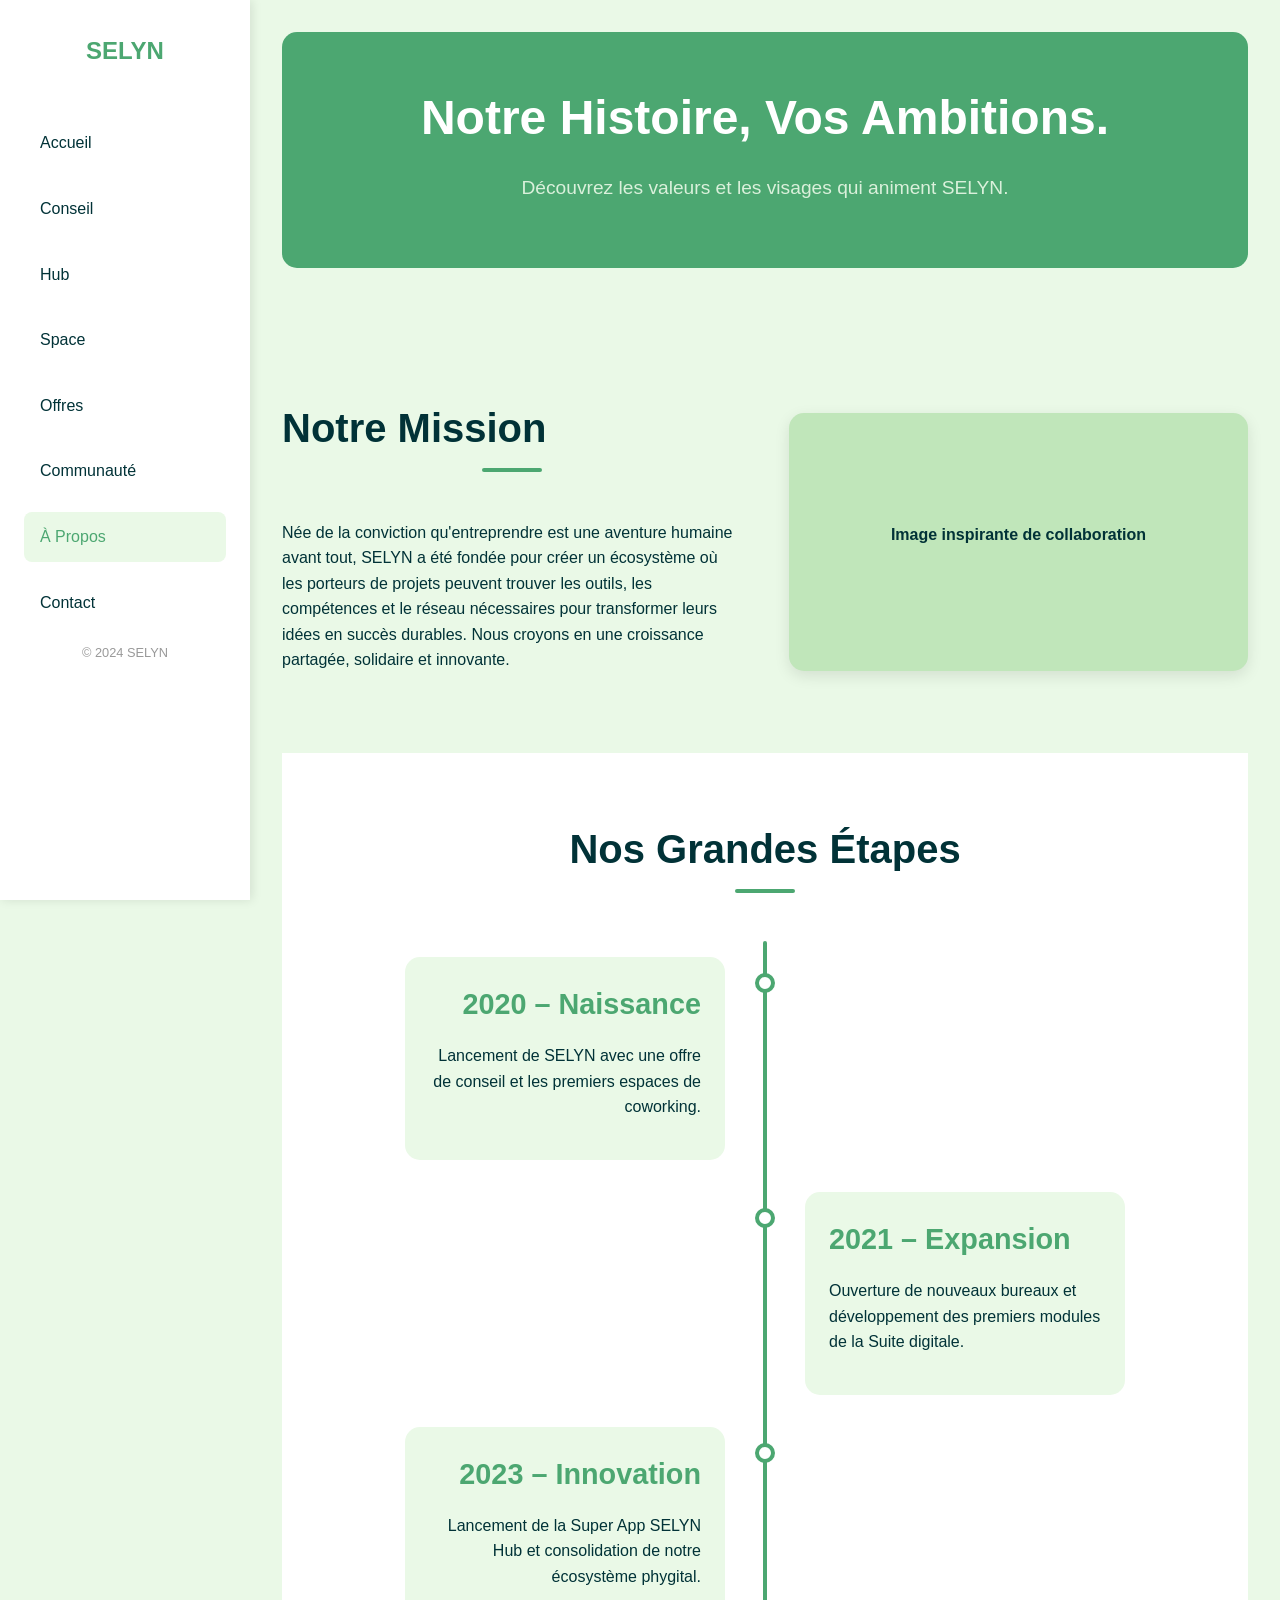
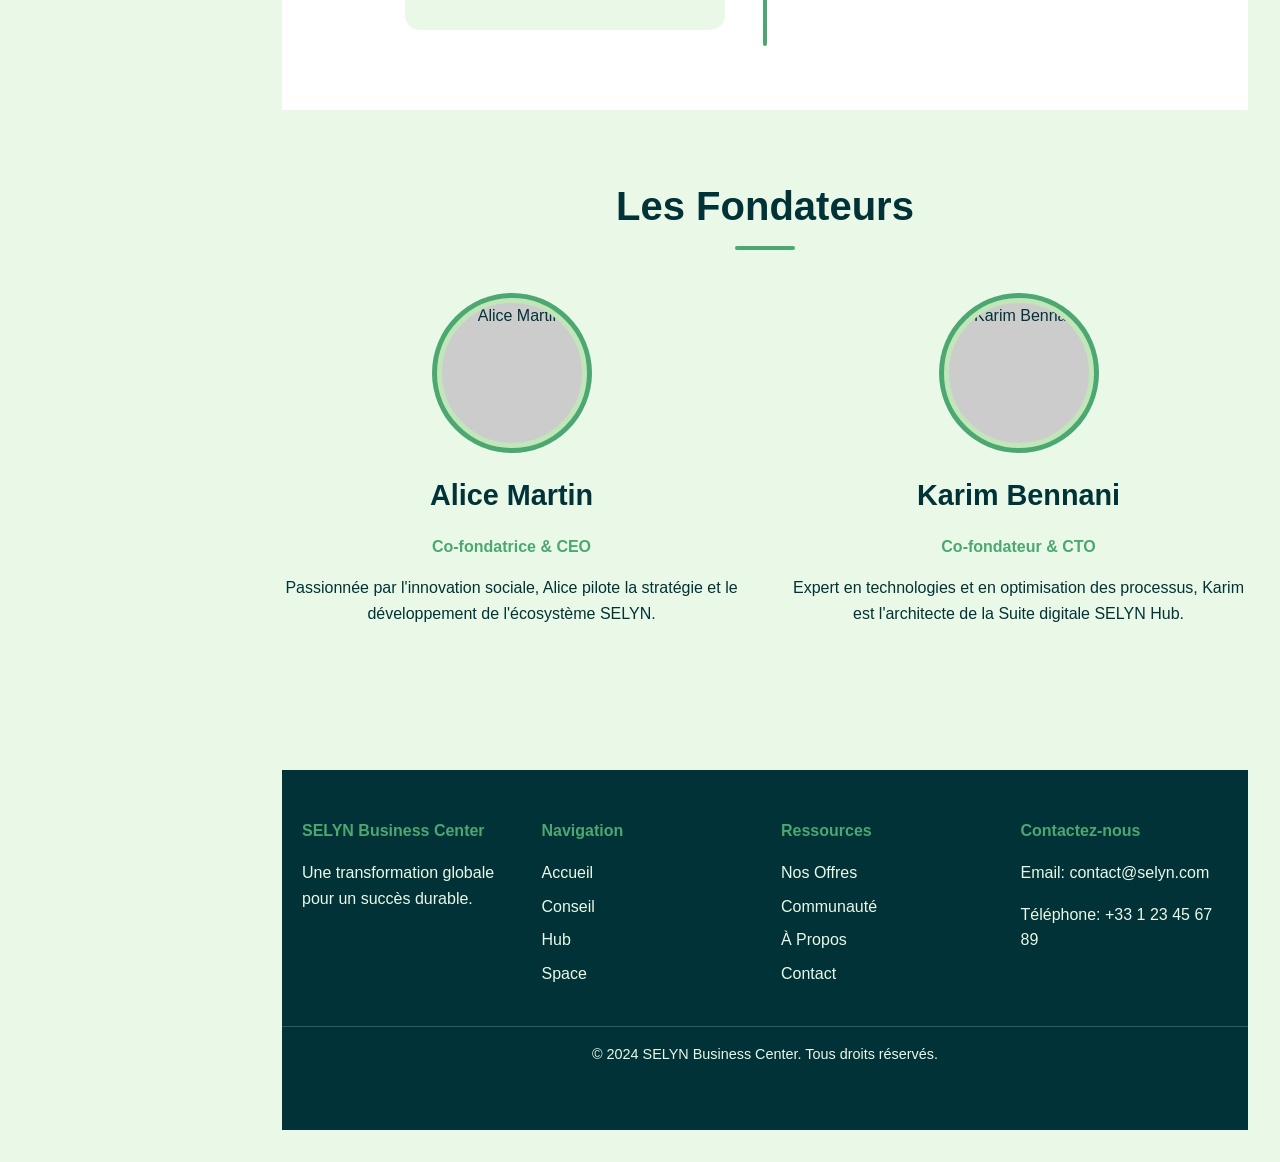
==== a-propos.html @ 0b9156c7 "feat: Create complete SELYN Business Center website This commit includes the complete, 10-page stati" ====
<!DOCTYPE html>
<html lang="fr">
<head>
    <meta charset="UTF-8">
    <meta name="viewport" content="width=device-width, initial-scale=1.0">
    <title>À Propos - SELYN Business Center</title>
    <link rel="stylesheet" href="css/style.css">
</head>
<body>
    <div id="page-wrapper" class="page-wrapper">
        <!-- Sidebar and Menu Toggle -->
        <button class="menu-toggle" id="menu-toggle" aria-label="Ouvrir le menu"><span class="bar"></span><span class="bar"></span><span class="bar"></span></button>
        <aside class="sidebar" id="sidebar">
            <div class="logo"><a href="index.html">SELYN</a></div>
            <nav>
                <ul>
                    <li><a href="index.html">Accueil</a></li>
                    <li><a href="consulting.html">Conseil</a></li>
                    <li><a href="hub.html">Hub</a></li>
                    <li><a href="coworking.html">Space</a></li>
                    <li><a href="offres.html">Offres</a></li>
                    <li><a href="communaute.html">Communauté</a></li>
                    <li><a href="a-propos.html">À Propos</a></li>
                    <li><a href="contact.html">Contact</a></li>
                </ul>
            </nav>
            <div class="sidebar-footer"><p>&copy; 2024 SELYN</p></div>
        </aside>

        <main class="main-content">
            <!-- Page Header -->
            <header class="page-header">
                <div class="container">
                    <h1>Notre Histoire, Vos Ambitions.</h1>
                    <p>Découvrez les valeurs et les visages qui animent SELYN.</p>
                </div>
            </header>

            <!-- Story Section -->
            <section id="story" class="story-section container">
                <div class="story-content">
                    <div class="story-text">
                        <h2 class="section-title" style="text-align: left; margin-left: 0;">Notre Mission</h2>
                        <p>Née de la conviction qu'entreprendre est une aventure humaine avant tout, SELYN a été fondée pour créer un écosystème où les porteurs de projets peuvent trouver les outils, les compétences et le réseau nécessaires pour transformer leurs idées en succès durables. Nous croyons en une croissance partagée, solidaire et innovante.</p>
                    </div>
                    <div class="story-image">
                        <div class="image-placeholder"><p>Image inspirante de collaboration</p></div>
                    </div>
                </div>
            </section>

            <!-- Timeline Section -->
            <section id="timeline" class="timeline-section">
                <div class="container">
                    <h2 class="section-title">Nos Grandes Étapes</h2>
                    <div class="timeline">
                        <div class="timeline-item">
                            <div class="timeline-dot"></div>
                            <div class="timeline-content">
                                <h3>2020 – Naissance</h3>
                                <p>Lancement de SELYN avec une offre de conseil et les premiers espaces de coworking.</p>
                            </div>
                        </div>
                        <div class="timeline-item">
                            <div class="timeline-dot"></div>
                            <div class="timeline-content">
                                <h3>2021 – Expansion</h3>
                                <p>Ouverture de nouveaux bureaux et développement des premiers modules de la Suite digitale.</p>
                            </div>
                        </div>
                        <div class="timeline-item">
                            <div class="timeline-dot"></div>
                            <div class="timeline-content">
                                <h3>2023 – Innovation</h3>
                                <p>Lancement de la Super App SELYN Hub et consolidation de notre écosystème phygital.</p>
                            </div>
                        </div>
                    </div>
                </div>
            </section>

            <!-- Founders Section -->
            <section id="founders" class="founders-section container">
                <h2 class="section-title">Les Fondateurs</h2>
                <div class="founders-grid">
                    <div class="founder-card">
                        <img src="assets/team-member-1.jpg" alt="Alice Martin" class="founder-photo" style="background-color: #ccc;" loading="lazy">
                        <h3>Alice Martin</h3>
                        <p class="founder-title">Co-fondatrice & CEO</p>
                        <p>Passionnée par l'innovation sociale, Alice pilote la stratégie et le développement de l'écosystème SELYN.</p>
                    </div>
                    <div class="founder-card">
                        <img src="assets/team-member-2.jpg" alt="Karim Bennani" class="founder-photo" style="background-color: #ccc;" loading="lazy">
                        <h3>Karim Bennani</h3>
                        <p class="founder-title">Co-fondateur & CTO</p>
                        <p>Expert en technologies et en optimisation des processus, Karim est l'architecte de la Suite digitale SELYN Hub.</p>
                    </div>
                </div>
            </section>

            <!-- Footer -->
            <footer class="site-footer">
                <div class="footer-container">
                    <div class="footer-column">
                        <h4>SELYN Business Center</h4>
                        <p>Une transformation globale pour un succès durable.</p>
                    </div>
                    <div class="footer-column">
                        <h4>Navigation</h4>
                        <ul>
                            <li><a href="index.html">Accueil</a></li>
                            <li><a href="consulting.html">Conseil</a></li>
                            <li><a href="hub.html">Hub</a></li>
                            <li><a href="coworking.html">Space</a></li>
                        </ul>
                    </div>
                    <div class="footer-column">
                        <h4>Ressources</h4>
                        <ul>
                            <li><a href="offres.html">Nos Offres</a></li>
                            <li><a href="communaute.html">Communauté</a></li>
                            <li><a href="a-propos.html">À Propos</a></li>
                            <li><a href="contact.html">Contact</a></li>
                        </ul>
                    </div>
                    <div class="footer-column">
                        <h4>Contactez-nous</h4>
                        <p>Email: contact@selyn.com</p>
                        <p>Téléphone: +33 1 23 45 67 89</p>
                    </div>
                </div>
                <div class="footer-bottom">
                    <p>&copy; 2024 SELYN Business Center. Tous droits réservés.</p>
                </div>
            </footer>
        </main>
    </div>
    <script src="js/main.js"></script>
</body>
</html>
---- css/style.css ----
/* === GLOBAL STYLES === */

/* --- Color Palette --- */
:root {
    --bg-light: #EAF9E7;
    --bg-soft-secondary: #C0E6BA;
    --primary-green: #4CA771;
    --dark-accent: #013237;
    --white: #ffffff;
    --shadow: rgba(0, 0, 0, 0.1);
}

/* --- Base & Typography --- */
* {
    margin: 0;
    padding: 0;
    box-sizing: border-box;
}

body {
    font-family: 'Helvetica Neue', Arial, sans-serif;
    background-color: var(--bg-light);
    color: var(--dark-accent);
    line-height: 1.6;
}

h1, h2, h3, h4, h5, h6 {
    font-weight: 700;
    margin-bottom: 1rem;
    color: var(--dark-accent);
}

h1 { font-size: 2.8rem; }
h2 { font-size: 2.2rem; }
h3 { font-size: 1.8rem; }

p {
    margin-bottom: 1rem;
}

a {
    color: var(--primary-green);
    text-decoration: none;
    transition: color 0.3s ease;
}

a:hover {
    color: var(--dark-accent);
}

img {
    max-width: 100%;
    height: auto;
    display: block;
}

.container {
    max-width: 1200px;
    margin: 0 auto;
    padding: 0 20px;
}

/* --- Buttons --- */
.btn {
    display: inline-block;
    padding: 12px 24px;
    border-radius: 50px;
    background-color: var(--primary-green);
    color: var(--white);
    font-weight: 600;
    text-align: center;
    border: 2px solid transparent;
    cursor: pointer;
    transition: all 0.3s ease;
}

.btn:hover {
    background-color: var(--dark-accent);
    color: var(--white);
}

.btn-secondary {
    background-color: transparent;
    color: var(--primary-green);
    border-color: var(--primary-green);
}

.btn-secondary:hover {
    background-color: var(--primary-green);
    color: var(--white);
}

/* --- General Layout --- */
.page-wrapper {
    display: flex;
    min-height: 100vh;
    position: relative;
    overflow-x: hidden;
}

/* === Sidebar Navigation === */
.sidebar {
    width: 250px;
    background-color: var(--white);
    padding: 2rem 1.5rem;
    box-shadow: 2px 0 10px var(--shadow);
    display: flex;
    flex-direction: column;
    position: fixed;
    height: 100%;
    left: 0;
    top: 0;
    z-index: 1000;
    transform: translateX(0);
    transition: transform 0.3s ease-in-out;
}

.sidebar .logo {
    text-align: center;
    margin-bottom: 3rem;
    font-size: 1.5rem;
    font-weight: bold;
    color: var(--primary-green);
}

.sidebar .logo a {
    color: inherit;
}

.sidebar nav ul {
    list-style: none;
    padding: 0;
    margin: 0;
    flex-grow: 1;
}

.sidebar nav li {
    margin-bottom: 1rem;
}

.sidebar nav a {
    display: block;
    padding: 0.75rem 1rem;
    border-radius: 8px;
    font-weight: 500;
    color: var(--dark-accent);
}

.sidebar nav a:hover,
.sidebar nav a.active {
    background-color: var(--bg-light);
    color: var(--primary-green);
}

.sidebar .sidebar-footer {
    font-size: 0.8rem;
    text-align: center;
    color: #999;
}


/* === Main Content === */
.main-content {
    flex-grow: 1;
    margin-left: 250px; /* Same as sidebar width */
    padding: 2rem;
    transition: margin-left 0.3s ease-in-out;
}

/* === Footer === */
.site-footer {
    background-color: var(--dark-accent);
    color: var(--bg-light);
    padding: 3rem 0;
    margin-top: 4rem;
}

.site-footer .footer-container {
    display: flex;
    justify-content: space-between;
    flex-wrap: wrap;
    gap: 2rem;
    max-width: 1200px;
    margin: 0 auto;
    padding: 0 20px;
}

.site-footer .footer-column {
    flex: 1;
    min-width: 200px;
}

.site-footer h4 {
    color: var(--primary-green);
    margin-bottom: 1rem;
}

.site-footer ul {
    list-style: none;
}

.site-footer li {
    margin-bottom: 0.5rem;
}

.site-footer a {
    color: var(--bg-light);
}

.site-footer a:hover {
    color: var(--bg-soft-secondary);
}

.footer-bottom {
    text-align: center;
    margin-top: 2rem;
    padding-top: 1rem;
    border-top: 1px solid #335b5f; /* A slightly lighter shade of dark-accent */
    font-size: 0.9rem;
}


/* === Responsive (Mobile) & Hamburger Menu === */
.menu-toggle {
    display: none; /* Hidden on desktop */
    position: fixed;
    top: 15px;
    left: 15px;
    z-index: 1001;
    background: var(--white);
    border: none;
    padding: 10px;
    cursor: pointer;
    border-radius: 5px;
    box-shadow: 0 2px 5px var(--shadow);
}

.menu-toggle .bar {
    display: block;
    width: 25px;
    height: 3px;
    background-color: var(--dark-accent);
    margin: 5px auto;
    transition: all 0.3s ease-in-out;
}

@media (max-width: 992px) {
    .sidebar {
        transform: translateX(-100%);
    }

    .sidebar.is-open {
        transform: translateX(0);
    }

    .main-content {
        margin-left: 0;
        padding: 1rem;
        padding-top: 70px; /* Space for menu toggle */
    }

    .menu-toggle {
        display: block;
    }

    .page-wrapper.menu-open .main-content {
        /* Optional: Add an overlay or prevent interaction with main content when menu is open */
        filter: blur(2px);
        pointer-events: none;
    }
}

/* === HOME PAGE SECTIONS === */

/* --- General Section Styling --- */
.section-title {
    text-align: center;
    font-size: 2.5rem;
    margin-bottom: 3rem;
    position: relative;
    color: var(--dark-accent);
}

.section-title::after {
    content: '';
    display: block;
    width: 60px;
    height: 4px;
    background-color: var(--primary-green);
    margin: 0.5rem auto 0;
    border-radius: 2px;
}

/* --- Hero Section --- */
.hero-section {
    position: relative;
    height: 60vh;
    min-height: 400px;
    display: flex;
    align-items: center;
    justify-content: center;
    text-align: center;
    color: var(--white);
    overflow: hidden;
    margin-bottom: 3rem;
}

.hero-canvas {
    position: absolute;
    top: 0;
    left: 0;
    width: 100%;
    height: 100%;
    z-index: 1;
    background-color: var(--dark-accent); /* Fallback bg */
}

.hero-content {
    position: relative;
    z-index: 2;
    padding: 2rem;
    background: rgba(1, 50, 55, 0.4); /* Dark accent with transparency */
    backdrop-filter: blur(5px);
    border-radius: 15px;
}

.hero-headline {
    font-size: 3.5rem;
    font-weight: 700;
    margin-bottom: 1rem;
    color: var(--white);
}

.hero-subtitle {
    font-size: 1.4rem;
    margin-bottom: 2rem;
    color: var(--bg-light);
    max-width: 600px;
}

/* --- Pillars Section --- */
.pillars-section {
    padding-top: 4rem;
    padding-bottom: 4rem;
}

.pillars-carousel {
    display: grid;
    grid-template-columns: repeat(auto-fit, minmax(300px, 1fr));
    gap: 2rem;
}

.pillar-card {
    background: var(--white);
    padding: 2rem;
    border-radius: 15px;
    text-align: center;
    box-shadow: 0 5px 15px var(--shadow);
    transition: transform 0.3s ease, box-shadow 0.3s ease;
}

.pillar-card:hover {
    transform: translateY(-10px);
    box-shadow: 0 15px 30px rgba(0,0,0,0.15);
}

.pillar-card h3 {
    color: var(--primary-green);
    margin-bottom: 1rem;
    font-size: 1.5rem;
}

/* --- Pricing Section --- */
.pricing-section {
    padding: 4rem 0;
    background-color: var(--white);
}

.pricing-grid {
    display: grid;
    grid-template-columns: repeat(auto-fit, minmax(300px, 1fr));
    gap: 2rem;
    align-items: stretch; /* Make tiers same height */
}

.pricing-tier {
    border: 1px solid var(--bg-soft-secondary);
    border-radius: 15px;
    padding: 2rem;
    text-align: center;
    transition: transform 0.3s ease, box-shadow 0.3s ease;
    display: flex;
    flex-direction: column;
}

.pricing-tier:hover {
    transform: scale(1.02);
    box-shadow: 0 10px 25px var(--shadow);
}

.pricing-tier.popular {
    border-color: var(--primary-green);
    border-width: 2px;
    position: relative;
    transform: scale(1.05);
}

.pricing-tier.popular:hover {
    transform: scale(1.07);
}


.popular-badge {
    position: absolute;
    top: -15px;
    left: 50%;
    transform: translateX(-50%);
    background: var(--primary-green);
    color: var(--white);
    padding: 5px 15px;
    border-radius: 50px;
    font-size: 0.9rem;
    font-weight: bold;
}

.pricing-tier h3 {
    font-size: 1.5rem;
}

.price {
    font-size: 2.5rem;
    font-weight: bold;
    color: var(--primary-green);
    margin: 1rem 0;
}

.price .period {
    font-size: 1rem;
    font-weight: normal;
    color: var(--dark-accent);
}

.pricing-tier ul {
    list-style: none;
    margin: 1.5rem 0;
    text-align: left;
    flex-grow: 1; /* Pushes button to the bottom */
}

.pricing-tier li {
    margin-bottom: 0.75rem;
    padding-left: 1.5rem;
    position: relative;
}

.pricing-tier li::before {
    content: '✓';
    color: var(--primary-green);
    position: absolute;
    left: 0;
    font-weight: bold;
}

/* --- Community Section --- */
.community-section {
    padding: 4rem 0;
}

.community-grid {
    display: grid;
    grid-template-columns: repeat(auto-fit, minmax(350px, 1fr));
    gap: 2rem;
}

.community-card {
    background: var(--white);
    padding: 2rem;
    border-radius: 15px;
    box-shadow: 0 5px 15px var(--shadow);
}

.community-card h4 {
    color: var(--primary-green);
    margin-bottom: 1rem;
}

.testimonials blockquote {
    font-style: italic;
    border-left: 3px solid var(--bg-soft-secondary);
    padding-left: 1rem;
}

.testimonials footer {
    margin-top: 1rem;
    font-weight: bold;
    font-style: normal;
    text-align: right;
}

.newsletter-form {
    display: flex;
    gap: 0.5rem;
}

.newsletter-form input {
    flex-grow: 1;
    padding: 0.75rem;
    border: 1px solid var(--bg-soft-secondary);
    border-radius: 8px;
    transition: border-color 0.3s;
}

.newsletter-form input:focus {
    outline: none;
    border-color: var(--primary-green);
}

.team-photos {
    display: flex;
    gap: 0.5rem;
    margin-bottom: 1rem;
}

.team-photos img {
    border: 3px solid var(--primary-green);
}

.community-card a {
    font-weight: bold;
}

.partner-logos {
    display: flex;
    align-items: center;
    justify-content: space-around;
    gap: 1rem;
    filter: grayscale(100%);
    opacity: 0.7;
    transition: filter 0.3s, opacity 0.3s;
}

.partner-logos:hover {
    filter: grayscale(0);
    opacity: 1;
}

@media (max-width: 768px) {
    .hero-headline {
        font-size: 2.5rem;
    }
    .hero-subtitle {
        font-size: 1.2rem;
    }
    .section-title {
        font-size: 2rem;
    }
    .community-grid {
        grid-template-columns: 1fr;
    }
}

/* === ABOUT PAGE: a-propos.html === */

.story-section {
    padding: 4rem 0;
}

.story-content {
    display: grid;
    grid-template-columns: 1fr 1fr;
    gap: 3rem;
    align-items: center;
}

.timeline-section {
    background: var(--white);
    padding: 4rem 0;
}

.timeline {
    position: relative;
    max-width: 800px;
    margin: 0 auto;
}

.timeline::after {
    content: '';
    position: absolute;
    width: 4px;
    background-color: var(--primary-green);
    top: 0;
    bottom: 0;
    left: 50%;
    margin-left: -2px;
    border-radius: 2px;
}

.timeline-item {
    padding: 1rem 40px;
    position: relative;
    width: 50%;
}

.timeline-item:nth-child(odd) {
    left: 0;
    text-align: right;
}

.timeline-item:nth-child(even) {
    left: 50%;
}

.timeline-dot {
    content: '';
    position: absolute;
    width: 20px;
    height: 20px;
    background-color: var(--white);
    border: 4px solid var(--primary-green);
    top: 32px; /* Align with text */
    border-radius: 50%;
    z-index: 1;
}

.timeline-item:nth-child(odd) .timeline-dot {
    right: -10px;
}

.timeline-item:nth-child(even) .timeline-dot {
    left: -10px;
}

.timeline-content {
    padding: 1.5rem;
    background: var(--bg-light);
    border-radius: 15px;
    position: relative;
}

.timeline-content h3 {
    color: var(--primary-green);
}

.founders-section {
    padding: 4rem 0;
}

.founders-grid {
    display: grid;
    grid-template-columns: 1fr 1fr;
    gap: 3rem;
}

.founder-card {
    text-align: center;
}

.founder-photo {
    width: 150px;
    height: 150px;
    border-radius: 50%;
    object-fit: cover;
    margin: 0 auto 1.5rem auto;
    border: 5px solid var(--bg-soft-secondary);
    box-shadow: 0 0 0 5px var(--primary-green);
}

.founder-title {
    font-weight: bold;
    color: var(--primary-green);
    margin-bottom: 1rem;
}

@media (max-width: 768px) {
    .story-content, .founders-grid {
        grid-template-columns: 1fr;
    }

    .timeline::after {
        left: 20px;
    }

    .timeline-item {
        width: 100%;
        padding-left: 50px;
        padding-right: 0;
    }

    .timeline-item:nth-child(odd) {
        text-align: left;
    }

    .timeline-item:nth-child(odd), .timeline-item:nth-child(even) {
        left: 0;
    }

    .timeline-dot, .timeline-item:nth-child(even) .timeline-dot {
        left: 10px;
    }
}

/* === CONTACT PAGE: contact.html === */

.contact-layout {
    display: grid;
    grid-template-columns: 2fr 1fr;
    gap: 3rem;
    align-items: flex-start;
}

.contact-form-container {
    background: var(--white);
    padding: 2rem;
    border-radius: 15px;
    box-shadow: 0 5px 15px var(--shadow);
}

textarea#contact-message {
    width: 100%;
    padding: 0.75rem;
    border: 1px solid var(--bg-soft-secondary);
    border-radius: 8px;
    font-size: 1rem;
    font-family: inherit;
    resize: vertical;
    min-height: 120px;
}

.contact-info-container {
    display: flex;
    flex-direction: column;
    gap: 2rem;
}

.contact-info-widget {
    background: var(--white);
    padding: 2rem;
    border-radius: 15px;
    box-shadow: 0 5px 15px var(--shadow);
}

.contact-info-widget h3 {
    color: var(--primary-green);
    margin-bottom: 1rem;
}

.contact-info-widget p {
    margin-bottom: 0.5rem;
}

.map-placeholder {
    width: 100%;
    aspect-ratio: 4 / 3;
    background: var(--bg-soft-secondary);
    border-radius: 15px;
    display: flex;
    align-items: center;
    justify-content: center;
    font-weight: bold;
    color: var(--dark-accent);
}

.faq-section {
    padding: 4rem 0;
}

.faq-accordion {
    max-width: 800px;
    margin: 0 auto;
    display: flex;
    flex-direction: column;
    gap: 1rem;
}

.faq-item {
    background: var(--white);
    border-radius: 15px;
    overflow: hidden;
    box-shadow: 0 5px 15px var(--shadow);
}

.faq-question {
    width: 100%;
    display: flex;
    justify-content: space-between;
    align-items: center;
    padding: 1.5rem;
    font-size: 1.2rem;
    font-weight: bold;
    text-align: left;
    background: none;
    border: none;
    cursor: pointer;
    color: var(--dark-accent);
}

.faq-icon {
    font-size: 1.5rem;
    color: var(--primary-green);
    transition: transform 0.3s ease;
}

.faq-answer {
    max-height: 0;
    overflow: hidden;
    transition: max-height 0.3s ease-out, padding 0.3s ease-out;
}

.faq-answer p {
    padding: 0 1.5rem 0 1.5rem;
    margin: 0;
    line-height: 1.7;
    opacity: 0;
    transition: opacity 0.2s ease-in;
}

.faq-item.active .faq-answer {
    max-height: 200px; /* Adjust as needed */
    padding-bottom: 1.5rem;
}

.faq-item.active .faq-answer p {
    opacity: 1;
}

.faq-item.active .faq-icon {
    transform: rotate(45deg);
}

@media (max-width: 992px) {
    .contact-layout {
        grid-template-columns: 1fr;
    }
}

/* === CONFIRMATION PAGE: confirmation.html === */

.confirmation-section {
    display: flex;
    align-items: center;
    justify-content: center;
    min-height: 80vh;
    text-align: center;
}

.confirmation-card {
    background: var(--white);
    padding: 4rem;
    border-radius: 15px;
    box-shadow: 0 5px 15px var(--shadow);
    max-width: 700px;
}

.confirmation-icon {
    width: 80px;
    height: 80px;
    background-color: var(--primary-green);
    color: var(--white);
    border-radius: 50%;
    display: flex;
    align-items: center;
    justify-content: center;
    font-size: 3rem;
    margin: 0 auto 2rem auto;
    line-height: 1;
}

.confirmation-card h1 {
    color: var(--primary-green);
    font-size: 2.5rem;
}

.confirmation-card h2 {
    font-size: 1.5rem;
    margin-top: 2rem;
    margin-bottom: 2rem;
}

/* === COMMUNITY PAGE: communaute.html === */

.community-layout {
    display: grid;
    grid-template-columns: 2fr 1fr;
    gap: 3rem;
    align-items: flex-start;
}

.community-main {
    display: flex;
    flex-direction: column;
    gap: 3rem;
}

.social-feed {
    display: flex;
    flex-direction: column;
    gap: 1.5rem;
}

.social-post {
    background: var(--white);
    padding: 1.5rem;
    border-radius: 15px;
    box-shadow: 0 5px 15px var(--shadow);
}

.post-header {
    display: flex;
    align-items: center;
    gap: 1rem;
    margin-bottom: 1rem;
}

.avatar {
    width: 40px;
    height: 40px;
    border-radius: 50%;
    object-fit: cover;
}

.btn-small {
    padding: 8px 16px;
    font-size: 0.9rem;
}

.events-list {
    list-style: none;
    display: flex;
    flex-direction: column;
    gap: 1.5rem;
}

.event-item {
    display: flex;
    align-items: center;
    gap: 1.5rem;
    background: var(--white);
    padding: 1.5rem;
    border-radius: 15px;
    box-shadow: 0 5px 15px var(--shadow);
    transition: box-shadow 0.3s ease;
}

.event-item:hover {
    box-shadow: 0 8px 25px var(--shadow);
}

.event-date {
    background: var(--bg-light);
    color: var(--primary-green);
    border-radius: 8px;
    padding: 0.5rem;
    text-align: center;
    font-weight: bold;
    width: 60px;
    flex-shrink: 0;
}

.event-date span {
    font-size: 1.8rem;
    display: block;
    line-height: 1;
}

.event-details {
    flex-grow: 1;
}

.event-details h3 {
    margin-bottom: 0.25rem;
    font-size: 1.2rem;
}

.event-details p {
    margin-bottom: 0;
    opacity: 0.8;
}

.community-sidebar {
    position: sticky;
    top: 2rem;
    display: flex;
    flex-direction: column;
    gap: 2rem;
}

.sidebar-widget {
    background: var(--white);
    padding: 1.5rem;
    border-radius: 15px;
    box-shadow: 0 5px 15px var(--shadow);
}

.sidebar-widget h3 {
    color: var(--primary-green);
    margin-bottom: 1rem;
}

@media (max-width: 992px) {
    .community-layout {
        grid-template-columns: 1fr;
    }
}

/* === COWORKING PAGE: coworking.html === */

.services-section {
    padding-top: 0;
}

.services-grid {
    display: grid;
    grid-template-columns: repeat(auto-fit, minmax(250px, 1fr));
    gap: 1.5rem;
    text-align: center;
}

.service-item {
    background: var(--white);
    padding: 2rem 1.5rem;
    border-radius: 15px;
    box-shadow: 0 5px 15px var(--shadow);
    transition: transform 0.3s ease;
}

.service-item:hover {
    transform: translateY(-5px);
}

.service-item h3 {
    color: var(--primary-green);
    margin-bottom: 0.5rem;
}

.pricing-section-alt {
    padding: 4rem 0;
    background: var(--white);
    margin-top: 4rem;
    border-radius: 15px;
}

/* Re-using .pricing-grid and .pricing-tier from home page */
.price-alt {
    font-size: 2.2rem;
    font-weight: bold;
    color: var(--primary-green);
    margin: 1rem 0;
}

.price-alt .period {
    font-size: 1rem;
    font-weight: normal;
    color: var(--dark-accent);
}

.gallery-section {
    padding: 4rem 0;
}

.gallery-grid {
    display: grid;
    grid-template-columns: repeat(auto-fit, minmax(300px, 1fr));
    gap: 1.5rem;
}

.gallery-item .image-placeholder {
    aspect-ratio: 4 / 3;
    transition: transform 0.3s ease;
}

.gallery-item .image-placeholder:hover {
    transform: scale(1.05);
}

/* === OFFERS PAGE: offres.html === */

#pricing-grid-detailed {
    padding-bottom: 4rem;
}

.detailed-grid .pricing-tier {
    align-items: center; /* Center content for this specific grid */
}

.comparison-table-wrapper {
    overflow-x: auto; /* Enable horizontal scrolling on small screens */
    background: var(--white);
    border-radius: 15px;
    box-shadow: 0 5px 15px var(--shadow);
    padding: 1rem;
    margin-bottom: 4rem;
}

.comparison-table {
    width: 100%;
    border-collapse: collapse;
    min-width: 800px; /* Force horizontal scroll below this width */
}

.comparison-table th, .comparison-table td {
    padding: 1rem;
    text-align: center;
    border-bottom: 1px solid var(--bg-soft-secondary);
    white-space: nowrap;
}

.comparison-table th {
    background-color: var(--bg-light);
    color: var(--dark-accent);
    font-size: 1.1rem;
}

.comparison-table th:first-child, .comparison-table td:first-child {
    text-align: left;
    font-weight: bold;
    position: sticky;
    left: 0;
    background: var(--white);
    width: 25%;
    white-space: normal;
}

.comparison-table thead th:first-child {
     background: var(--bg-light);
}


.comparison-table .category-row td {
    background-color: var(--bg-soft-secondary);
    color: var(--primary-green);
    font-weight: bold;
    text-align: left;
    position: sticky;
    left: 0;
}

.comparison-table .check {
    color: var(--primary-green);
    font-weight: bold;
    font-size: 1.5rem;
}

.comparison-table tfoot td {
    border-bottom: none;
    padding-top: 2rem;
}

#why-invest {
    margin-top: 4rem;
}

#why-invest p {
    font-size: 1.1rem;
    line-height: 1.7;
}

/* === CHECKOUT PAGE: checkout.html === */

.checkout-layout {
    display: grid;
    grid-template-columns: 1fr 2fr;
    gap: 3rem;
    align-items: flex-start;
}

.summary-card {
    background: var(--white);
    padding: 2rem;
    border-radius: 15px;
    box-shadow: 0 5px 15px var(--shadow);
    position: sticky;
    top: 2rem;
}

.summary-card p:last-child {
    font-size: 0.9rem;
    opacity: 0.8;
    margin-top: 1rem;
}

.checkout-form {
    background: var(--white);
    padding: 2rem;
    border-radius: 15px;
    box-shadow: 0 5px 15px var(--shadow);
}

.checkout-form h3 {
    margin-bottom: 1.5rem;
    padding-bottom: 1rem;
    border-bottom: 1px solid var(--bg-soft-secondary);
    color: var(--dark-accent);
}

.form-group {
    margin-bottom: 1.5rem;
}

.form-group label {
    display: block;
    margin-bottom: 0.5rem;
    font-weight: bold;
    color: var(--dark-accent);
}

.form-group input {
    width: 100%;
    padding: 0.75rem;
    border: 1px solid var(--bg-soft-secondary);
    border-radius: 8px;
    font-size: 1rem;
    transition: border-color 0.3s;
}

.form-group input:focus {
    outline: none;
    border-color: var(--primary-green);
}

.form-row {
    display: flex;
    gap: 1rem;
}

.form-row .form-group {
    flex: 1;
}

.btn-full {
    width: 100%;
    padding: 1rem;
    font-size: 1.2rem;
}

@media (max-width: 992px) {
    .checkout-layout {
        grid-template-columns: 1fr;
    }
}

/* === GENERIC INTERIOR PAGE STYLES === */

.page-header {
    background: var(--primary-green);
    color: var(--white);
    padding: 3rem 0;
    text-align: center;
    border-radius: 15px;
    margin-bottom: 4rem;
}

.page-header h1 {
    color: var(--white);
    font-size: 3rem;
}

.page-header p {
    font-size: 1.2rem;
    color: var(--bg-light);
    opacity: 0.9;
}

/* === CONSULTING PAGE: consulting.html === */

.pillars-expertise {
    margin-bottom: 4rem;
}

.pillars-grid {
    display: grid;
    grid-template-columns: repeat(auto-fit, minmax(300px, 1fr));
    gap: 2.5rem;
}

.pillar-item {
    background: var(--white);
    padding: 2rem;
    border-radius: 15px;
    box-shadow: 0 5px 15px var(--shadow);
    display: flex;
    flex-direction: column;
    align-items: center;
    text-align: center;
}

.pillar-icon-small {
    width: 50px;
    height: 50px;
    background-color: var(--bg-soft-secondary);
    color: var(--primary-green);
    border-radius: 50%;
    display: flex;
    align-items: center;
    justify-content: center;
    font-size: 1.5rem;
    font-weight: bold;
    margin-bottom: 1.5rem;
    flex-shrink: 0;
}

.pillar-item h3 {
    font-size: 1.3rem;
    margin-bottom: 1rem;
}

.why-us-section {
    background: var(--white);
    padding: 4rem 2rem;
    text-align: center;
    border-radius: 15px;
}

.stats-grid {
    display: flex;
    justify-content: space-around;
    flex-wrap: wrap;
    gap: 2rem;
    margin-bottom: 3rem;
}

.stat-item {
    display: flex;
    flex-direction: column;
}

.stat-number {
    font-size: 3.5rem;
    font-weight: bold;
    color: var(--primary-green);
    line-height: 1;
}

.stat-label {
    font-size: 1.1rem;
    color: var(--dark-accent);
    margin-top: 0.5rem;
}

.cta-buttons {
    display: flex;
    justify-content: center;
    gap: 1rem;
    flex-wrap: wrap;
}

/* === HUB PAGE: hub.html === */
.hub-section {
    padding: 4rem 0;
}

.hub-section-alt {
    background-color: var(--white);
    border-radius: 15px;
    padding: 4rem 2rem;
}

.hub-content-grid {
    display: grid;
    grid-template-columns: 1fr 1fr;
    gap: 3rem;
    align-items: center;
}

.hub-content-grid.reverse .hub-text-content {
    order: 2;
}
.hub-content-grid.reverse .hub-visual-content {
    order: 1;
}

.hub-text-content h3 {
    font-size: 2rem;
    color: var(--primary-green);
    margin-bottom: 1rem;
}

.hub-text-content ul {
    list-style: none;
    margin: 1.5rem 0;
}

.hub-text-content li {
    padding-left: 1.5rem;
    position: relative;
    margin-bottom: 0.75rem;
}

.hub-text-content li::before {
    content: '›';
    color: var(--primary-green);
    position: absolute;
    left: 0;
    font-weight: bold;
    font-size: 1.5rem;
    line-height: 1;
}

.video-placeholder, .image-placeholder {
    width: 100%;
    aspect-ratio: 16 / 9;
    background: var(--bg-soft-secondary);
    border-radius: 15px;
    display: flex;
    align-items: center;
    justify-content: center;
    font-weight: bold;
    color: var(--dark-accent);
    box-shadow: 0 5px 15px var(--shadow);
}

.feature-list {
    margin: 1.5rem 0;
    display: grid;
    grid-template-columns: 1fr 1fr;
    gap: 1rem;
}

.feature-item {
    background: var(--bg-light);
    padding: 0.75rem 1rem;
    border-radius: 8px;
    border-left: 3px solid var(--primary-green);
}

@media (max-width: 992px) {
    .hub-content-grid, .hub-content-grid.reverse {
        grid-template-columns: 1fr;
    }
    .hub-content-grid.reverse .hub-text-content,
    .hub-content-grid.reverse .hub-visual-content {
        order: initial; /* Reset order on mobile */
    }
    .feature-list {
        grid-template-columns: 1fr;
    }
}
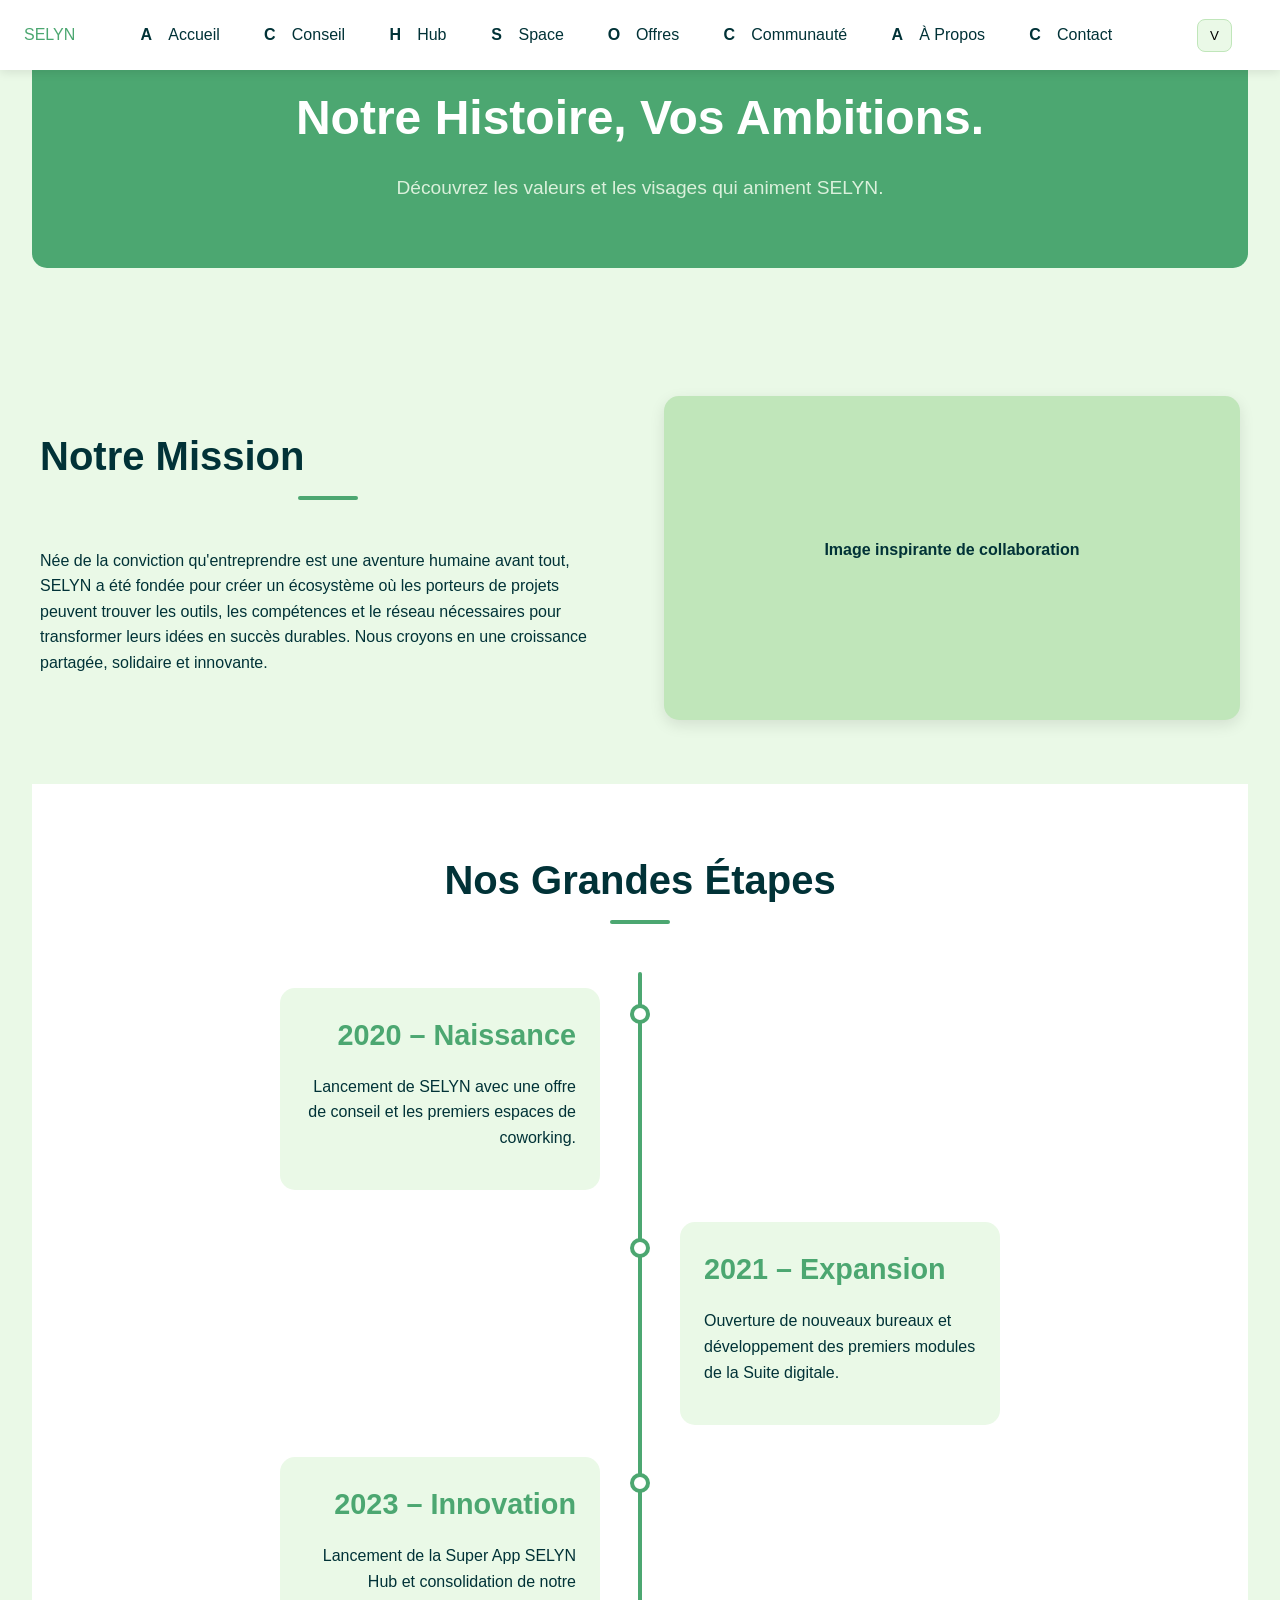
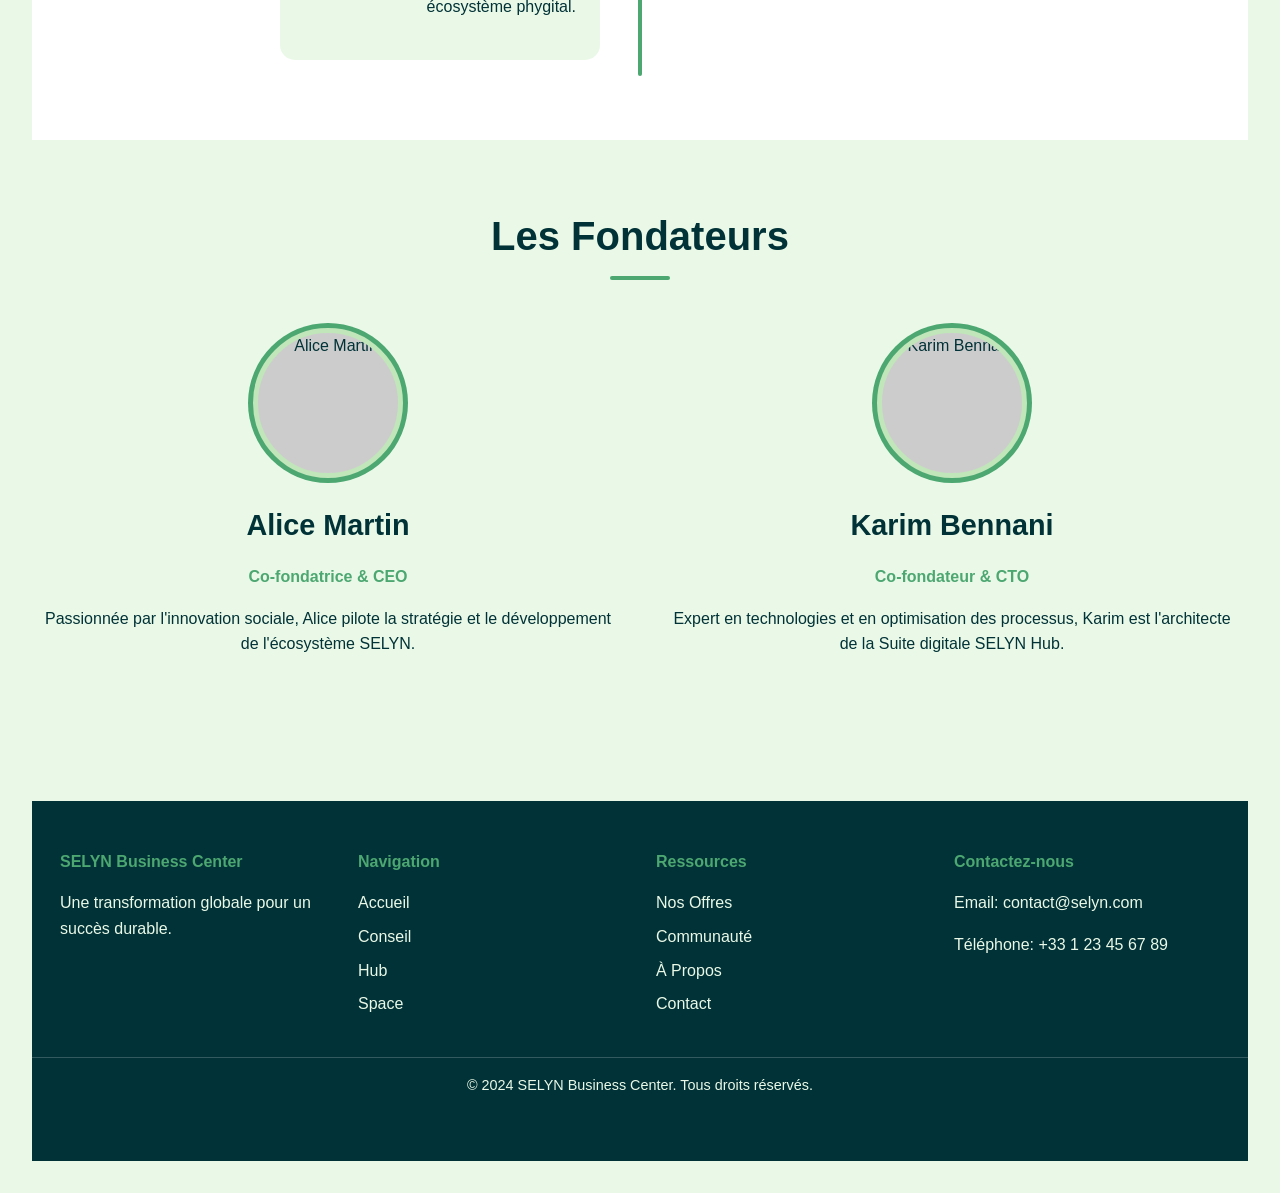
==== commit 9ccc77cd: "feat: Implement final website with new navigation and animations This commit delivers the complete 1" ====
--- a/a-propos.html
+++ b/a-propos.html
@@ -7,26 +7,30 @@
     <link rel="stylesheet" href="css/style.css">
 </head>
 <body>
-    <div id="page-wrapper" class="page-wrapper">
-        <!-- Sidebar and Menu Toggle -->
-        <button class="menu-toggle" id="menu-toggle" aria-label="Ouvrir le menu"><span class="bar"></span><span class="bar"></span><span class="bar"></span></button>
-        <aside class="sidebar" id="sidebar">
-            <div class="logo"><a href="index.html">SELYN</a></div>
-            <nav>
+    <header class="site-header">
+        <div class="nav-container">
+            <div class="site-logo">
+                <a href="index.html">SELYN</a>
+            </div>
+            <nav class="main-nav">
                 <ul>
-                    <li><a href="index.html">Accueil</a></li>
-                    <li><a href="consulting.html">Conseil</a></li>
-                    <li><a href="hub.html">Hub</a></li>
-                    <li><a href="coworking.html">Space</a></li>
-                    <li><a href="offres.html">Offres</a></li>
-                    <li><a href="communaute.html">Communauté</a></li>
-                    <li><a href="a-propos.html">À Propos</a></li>
-                    <li><a href="contact.html">Contact</a></li>
+                    <li><a href="index.html"><i class="nav-icon">A</i><span class="nav-text">Accueil</span></a></li>
+                    <li><a href="consulting.html"><i class="nav-icon">C</i><span class="nav-text">Conseil</span></a></li>
+                    <li><a href="hub.html"><i class="nav-icon">H</i><span class="nav-text">Hub</span></a></li>
+                    <li><a href="coworking.html"><i class="nav-icon">S</i><span class="nav-text">Space</span></a></li>
+                    <li><a href="offres.html"><i class="nav-icon">O</i><span class="nav-text">Offres</span></a></li>
+                    <li><a href="communaute.html"><i class="nav-icon">C</i><span class="nav-text">Communauté</span></a></li>
+                    <li><a href="a-propos.html"><i class="nav-icon">A</i><span class="nav-text">À Propos</span></a></li>
+                    <li><a href="contact.html"><i class="nav-icon">C</i><span class="nav-text">Contact</span></a></li>
                 </ul>
             </nav>
-            <div class="sidebar-footer"><p>&copy; 2024 SELYN</p></div>
-        </aside>
+            <div class="nav-controls">
+                <button id="layout-toggle" title="Changer la disposition">V</button>
+            </div>
+        </div>
+    </header>
 
+    <div class="page-wrapper" id="page-wrapper">
         <main class="main-content">
             <!-- Page Header -->
             <header class="page-header">
--- a/css/style.css
+++ b/css/style.css
@@ -92,79 +92,174 @@
 
 /* --- General Layout --- */
 .page-wrapper {
-    display: flex;
     min-height: 100vh;
     position: relative;
-    overflow-x: hidden;
-}
-
-/* === Sidebar Navigation === */
-.sidebar {
-    width: 250px;
-    background-color: var(--white);
-    padding: 2rem 1.5rem;
-    box-shadow: 2px 0 10px var(--shadow);
-    display: flex;
-    flex-direction: column;
+    transition: padding-left 0.3s ease;
+}
+
+
+
+/* === Main Content === */
+.main-content {
+    padding: 2rem;
+    width: 100%;
+}
+
+/* === NEW NAVIGATION SYSTEM === */
+.site-header {
+    background: var(--white);
+    box-shadow: 0 2px 10px var(--shadow);
     position: fixed;
-    height: 100%;
+    top: 0;
     left: 0;
-    top: 0;
+    width: 100%;
     z-index: 1000;
-    transform: translateX(0);
-    transition: transform 0.3s ease-in-out;
-}
-
-.sidebar .logo {
-    text-align: center;
-    margin-bottom: 3rem;
-    font-size: 1.5rem;
-    font-weight: bold;
-    color: var(--primary-green);
-}
-
-.sidebar .logo a {
-    color: inherit;
-}
-
-.sidebar nav ul {
+    transition: width 0.3s ease, height 0.3s ease, flex-direction 0.3s ease;
+}
+
+.nav-container {
+    display: flex;
+    align-items: center;
+    justify-content: space-between;
+    padding: 0 1.5rem;
+    height: 70px;
+    width: 100%;
+}
+
+.site-logo a {
+    display: block;
+}
+
+.site-logo-img {
+    height: 40px;
+    width: auto;
+    display: block;
+}
+
+.main-nav ul {
     list-style: none;
+    display: flex;
+    gap: 1.5rem;
+    margin: 0;
     padding: 0;
-    margin: 0;
-    flex-grow: 1;
-}
-
-.sidebar nav li {
-    margin-bottom: 1rem;
-}
-
-.sidebar nav a {
-    display: block;
-    padding: 0.75rem 1rem;
+}
+
+.main-nav a {
+    display: flex;
+    align-items: center;
+    gap: 0.75rem;
+    padding: 0.5rem;
     border-radius: 8px;
     font-weight: 500;
     color: var(--dark-accent);
 }
 
-.sidebar nav a:hover,
-.sidebar nav a.active {
+.main-nav a:hover {
     background-color: var(--bg-light);
-    color: var(--primary-green);
-}
-
-.sidebar .sidebar-footer {
-    font-size: 0.8rem;
+}
+
+.main-nav .nav-icon {
+    font-style: normal;
+    font-weight: bold;
+    width: 20px;
     text-align: center;
-    color: #999;
-}
-
-
-/* === Main Content === */
-.main-content {
-    flex-grow: 1;
-    margin-left: 250px; /* Same as sidebar width */
-    padding: 2rem;
-    transition: margin-left 0.3s ease-in-out;
+    flex-shrink: 0;
+}
+
+.nav-text {
+    display: inline;
+    white-space: nowrap;
+}
+
+.nav-controls {
+    padding: 0 1.5rem;
+}
+
+#layout-toggle {
+    background: var(--bg-light);
+    border: 1px solid var(--bg-soft-secondary);
+    padding: 8px 12px;
+    border-radius: 8px;
+    cursor: pointer;
+}
+
+/* --- Vertical State --- */
+.page-wrapper.nav-vertical {
+    padding-left: 250px;
+}
+
+.page-wrapper.nav-vertical .site-header {
+    width: 250px;
+    height: 100vh;
+}
+
+.page-wrapper.nav-vertical .nav-container {
+    flex-direction: column;
+    align-items: flex-start;
+    height: 100%;
+    padding: 1.5rem;
+}
+
+.page-wrapper.nav-vertical .main-nav {
+    margin-top: 3rem;
+    width: 100%;
+}
+
+.page-wrapper.nav-vertical .main-nav ul {
+    flex-direction: column;
+    width: 100%;
+}
+
+.page-wrapper.nav-vertical .nav-controls {
+    position: absolute;
+    bottom: 1.5rem;
+    left: 0;
+}
+
+/* --- Mobile / Icon-only State --- */
+@media (max-width: 992px) {
+    .page-wrapper, .page-wrapper.nav-vertical {
+        padding-left: 80px;
+        padding-top: 0;
+    }
+
+    .site-header {
+        width: 80px;
+        height: 100vh;
+    }
+
+    .nav-container {
+        flex-direction: column;
+        align-items: center;
+        justify-content: flex-start;
+        padding: 1.5rem 0;
+    }
+
+    .site-logo {
+        margin-bottom: 2rem;
+    }
+
+    .main-nav ul {
+        flex-direction: column;
+        align-items: center;
+    }
+
+    .main-nav a {
+        justify-content: center;
+    }
+
+    .nav-text {
+        display: none;
+    }
+
+    #layout-toggle {
+        display: none; /* Hide desktop toggle on mobile */
+    }
+
+    .main-content {
+        padding: 1rem;
+    }
+
 }
 
 /* === Footer === */
@@ -220,55 +315,6 @@
 }
 
 
-/* === Responsive (Mobile) & Hamburger Menu === */
-.menu-toggle {
-    display: none; /* Hidden on desktop */
-    position: fixed;
-    top: 15px;
-    left: 15px;
-    z-index: 1001;
-    background: var(--white);
-    border: none;
-    padding: 10px;
-    cursor: pointer;
-    border-radius: 5px;
-    box-shadow: 0 2px 5px var(--shadow);
-}
-
-.menu-toggle .bar {
-    display: block;
-    width: 25px;
-    height: 3px;
-    background-color: var(--dark-accent);
-    margin: 5px auto;
-    transition: all 0.3s ease-in-out;
-}
-
-@media (max-width: 992px) {
-    .sidebar {
-        transform: translateX(-100%);
-    }
-
-    .sidebar.is-open {
-        transform: translateX(0);
-    }
-
-    .main-content {
-        margin-left: 0;
-        padding: 1rem;
-        padding-top: 70px; /* Space for menu toggle */
-    }
-
-    .menu-toggle {
-        display: block;
-    }
-
-    .page-wrapper.menu-open .main-content {
-        /* Optional: Add an overlay or prevent interaction with main content when menu is open */
-        filter: blur(2px);
-        pointer-events: none;
-    }
-}
 
 /* === HOME PAGE SECTIONS === */
 
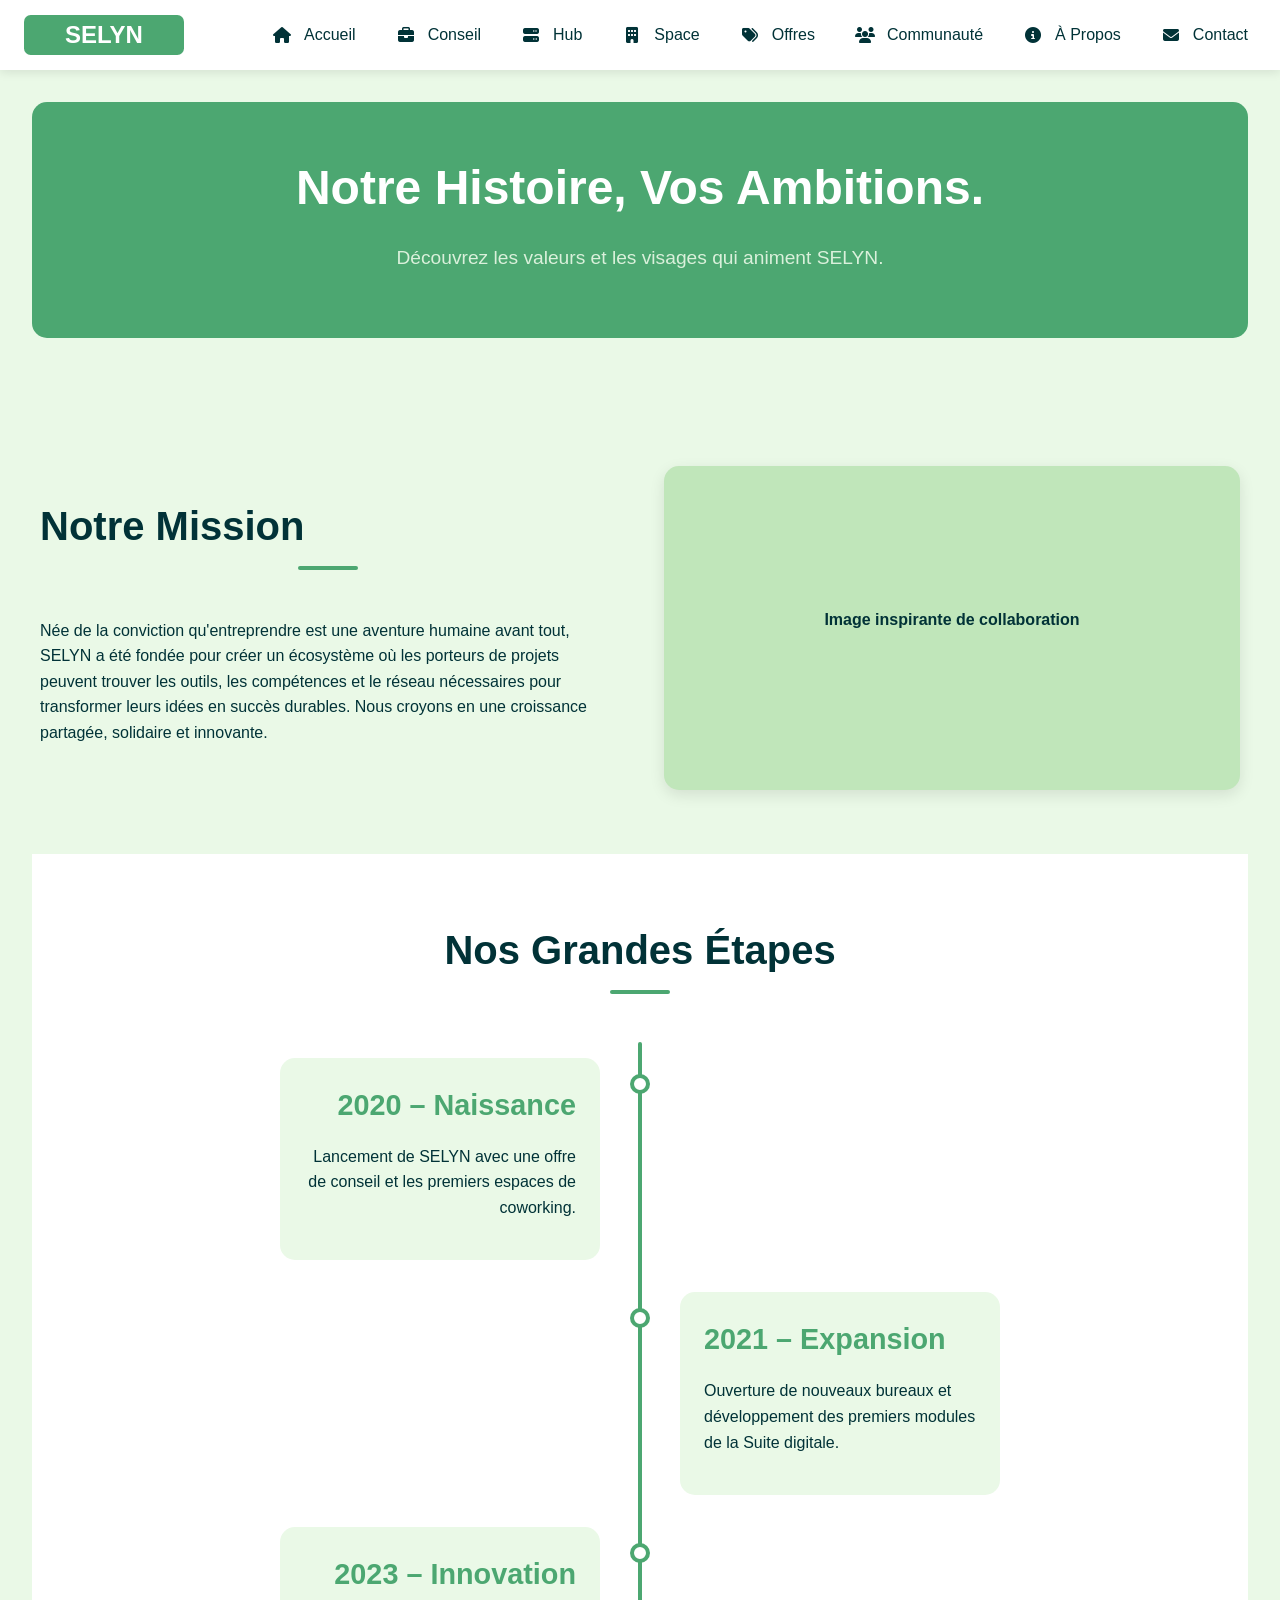
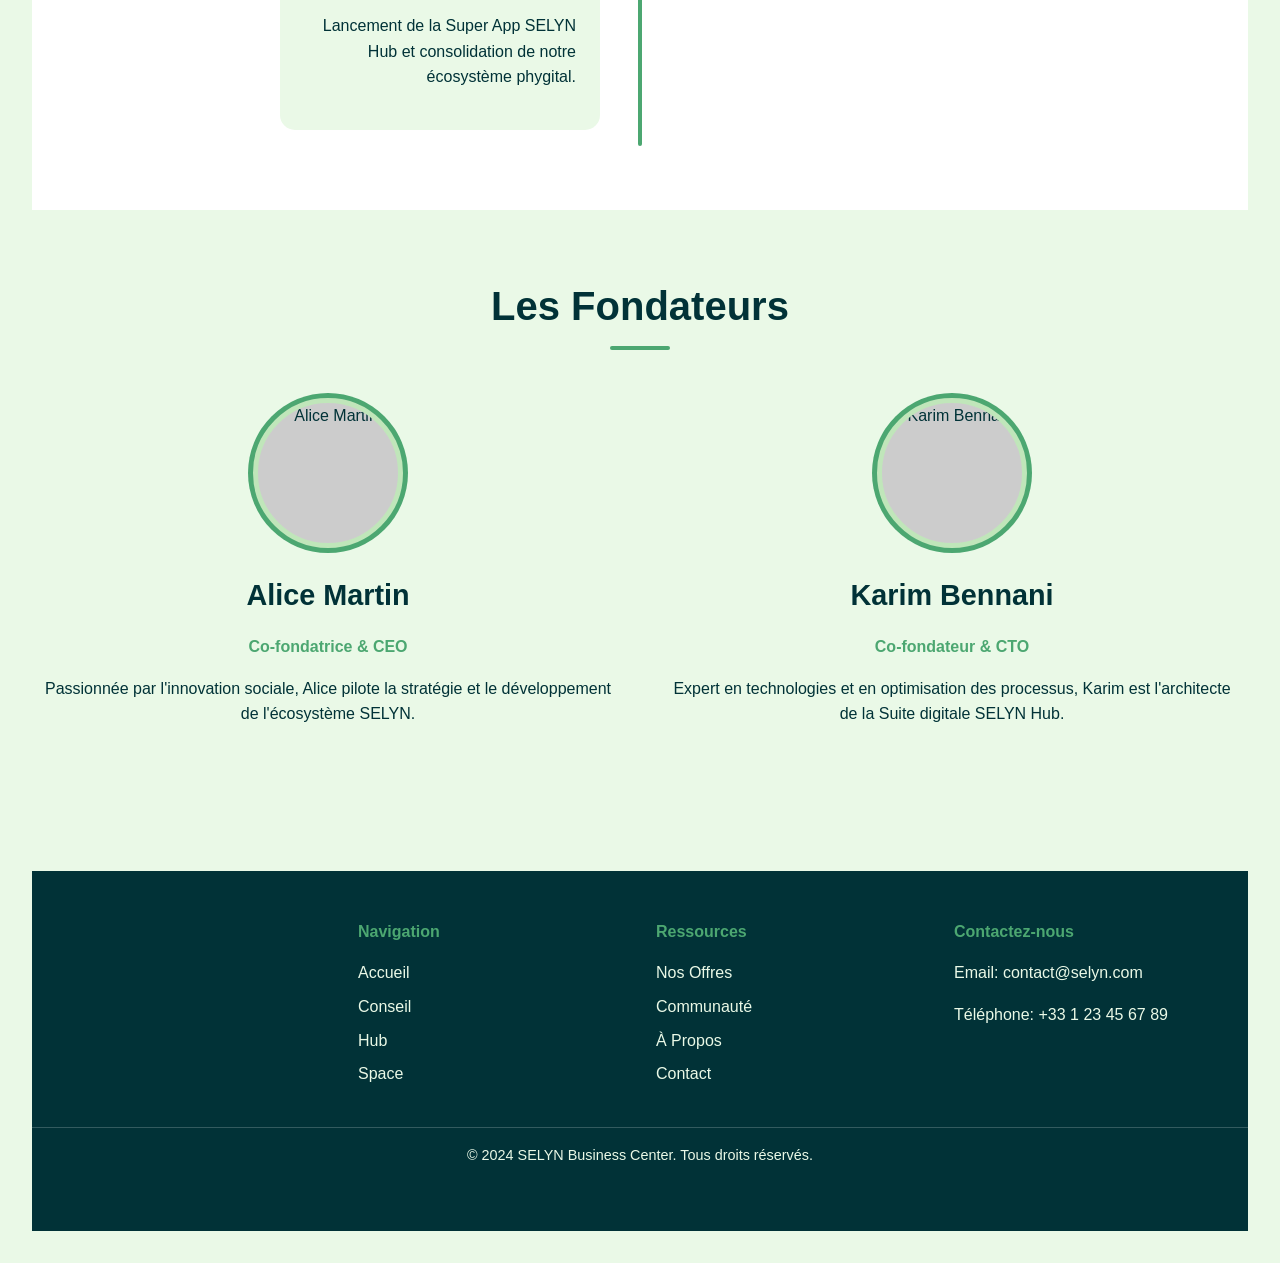
==== commit 9509b57b: "refactor: Update navigation with Font Awesome and new animations This commit implements the final se" ====
--- a/a-propos.html
+++ b/a-propos.html
@@ -4,29 +4,28 @@
     <meta charset="UTF-8">
     <meta name="viewport" content="width=device-width, initial-scale=1.0">
     <title>À Propos - SELYN Business Center</title>
+    <link rel="icon" href="favicon.ico" type="image/x-icon">
+    <link rel="stylesheet" href="https://cdnjs.cloudflare.com/ajax/libs/font-awesome/6.5.2/css/all.min.css" integrity="sha512-SnH5WK+bZxgPHs44uWIX+LLJAJ9/2PkPKZ5QiAj6Ta86w+fsb2TkcmfRyVX3pBnMFcV7oQPJkl9QevSCWr3W6A==" crossorigin="anonymous" referrerpolicy="no-referrer" />
     <link rel="stylesheet" href="css/style.css">
 </head>
 <body>
     <header class="site-header">
         <div class="nav-container">
             <div class="site-logo">
-                <a href="index.html">SELYN</a>
+                <a href="index.html"><img src="assets/logo.svg" alt="SELYN Logo" class="site-logo-img" style="height: 40px; width: auto;"></a>
             </div>
             <nav class="main-nav">
                 <ul>
-                    <li><a href="index.html"><i class="nav-icon">A</i><span class="nav-text">Accueil</span></a></li>
-                    <li><a href="consulting.html"><i class="nav-icon">C</i><span class="nav-text">Conseil</span></a></li>
-                    <li><a href="hub.html"><i class="nav-icon">H</i><span class="nav-text">Hub</span></a></li>
-                    <li><a href="coworking.html"><i class="nav-icon">S</i><span class="nav-text">Space</span></a></li>
-                    <li><a href="offres.html"><i class="nav-icon">O</i><span class="nav-text">Offres</span></a></li>
-                    <li><a href="communaute.html"><i class="nav-icon">C</i><span class="nav-text">Communauté</span></a></li>
-                    <li><a href="a-propos.html"><i class="nav-icon">A</i><span class="nav-text">À Propos</span></a></li>
-                    <li><a href="contact.html"><i class="nav-icon">C</i><span class="nav-text">Contact</span></a></li>
+                    <li><a href="index.html"><i class="nav-icon fa-solid fa-house"></i><span class="nav-text">Accueil</span></a></li>
+                    <li><a href="consulting.html"><i class="nav-icon fa-solid fa-briefcase"></i><span class="nav-text">Conseil</span></a></li>
+                    <li><a href="hub.html"><i class="nav-icon fa-solid fa-server"></i><span class="nav-text">Hub</span></a></li>
+                    <li><a href="coworking.html"><i class="nav-icon fa-solid fa-building"></i><span class="nav-text">Space</span></a></li>
+                    <li><a href="offres.html"><i class="nav-icon fa-solid fa-tags"></i><span class="nav-text">Offres</span></a></li>
+                    <li><a href="communaute.html"><i class="nav-icon fa-solid fa-users"></i><span class="nav-text">Communauté</span></a></li>
+                    <li><a href="a-propos.html"><i class="nav-icon fa-solid fa-circle-info"></i><span class="nav-text">À Propos</span></a></li>
+                    <li><a href="contact.html"><i class="nav-icon fa-solid fa-envelope"></i><span class="nav-text">Contact</span></a></li>
                 </ul>
             </nav>
-            <div class="nav-controls">
-                <button id="layout-toggle" title="Changer la disposition">V</button>
-            </div>
         </div>
     </header>
 
@@ -102,12 +101,10 @@
                 </div>
             </section>
 
-            <!-- Footer -->
             <footer class="site-footer">
                 <div class="footer-container">
                     <div class="footer-column">
-                        <h4>SELYN Business Center</h4>
-                        <p>Une transformation globale pour un succès durable.</p>
+                        <canvas id="footer-logo-canvas" style="width: 100px; height: 100px;"></canvas>
                     </div>
                     <div class="footer-column">
                         <h4>Navigation</h4>
@@ -140,5 +137,6 @@
         </main>
     </div>
     <script src="js/main.js"></script>
+    <script type="module" src="js/footer-animation.js"></script>
 </body>
 </html>
--- a/css/style.css
+++ b/css/style.css
@@ -91,10 +91,12 @@
 }
 
 /* --- General Layout --- */
+body {
+    padding-top: 70px; /* Space for fixed horizontal header */
+}
 .page-wrapper {
     min-height: 100vh;
     position: relative;
-    transition: padding-left 0.3s ease;
 }
 
 
@@ -171,56 +173,13 @@
     white-space: nowrap;
 }
 
-.nav-controls {
-    padding: 0 1.5rem;
-}
-
-#layout-toggle {
-    background: var(--bg-light);
-    border: 1px solid var(--bg-soft-secondary);
-    padding: 8px 12px;
-    border-radius: 8px;
-    cursor: pointer;
-}
-
-/* --- Vertical State --- */
-.page-wrapper.nav-vertical {
-    padding-left: 250px;
-}
-
-.page-wrapper.nav-vertical .site-header {
-    width: 250px;
-    height: 100vh;
-}
-
-.page-wrapper.nav-vertical .nav-container {
-    flex-direction: column;
-    align-items: flex-start;
-    height: 100%;
-    padding: 1.5rem;
-}
-
-.page-wrapper.nav-vertical .main-nav {
-    margin-top: 3rem;
-    width: 100%;
-}
-
-.page-wrapper.nav-vertical .main-nav ul {
-    flex-direction: column;
-    width: 100%;
-}
-
-.page-wrapper.nav-vertical .nav-controls {
-    position: absolute;
-    bottom: 1.5rem;
-    left: 0;
-}
+
 
 /* --- Mobile / Icon-only State --- */
 @media (max-width: 992px) {
-    .page-wrapper, .page-wrapper.nav-vertical {
+    body {
+        padding-top: 0;
         padding-left: 80px;
-        padding-top: 0;
     }
 
     .site-header {
@@ -230,9 +189,9 @@
 
     .nav-container {
         flex-direction: column;
-        align-items: center;
         justify-content: flex-start;
         padding: 1.5rem 0;
+        height: 100%;
     }
 
     .site-logo {
@@ -242,6 +201,7 @@
     .main-nav ul {
         flex-direction: column;
         align-items: center;
+        gap: 1rem;
     }
 
     .main-nav a {
@@ -252,14 +212,9 @@
         display: none;
     }
 
-    #layout-toggle {
-        display: none; /* Hide desktop toggle on mobile */
-    }
-
     .main-content {
         padding: 1rem;
     }
-
 }
 
 /* === Footer === */
